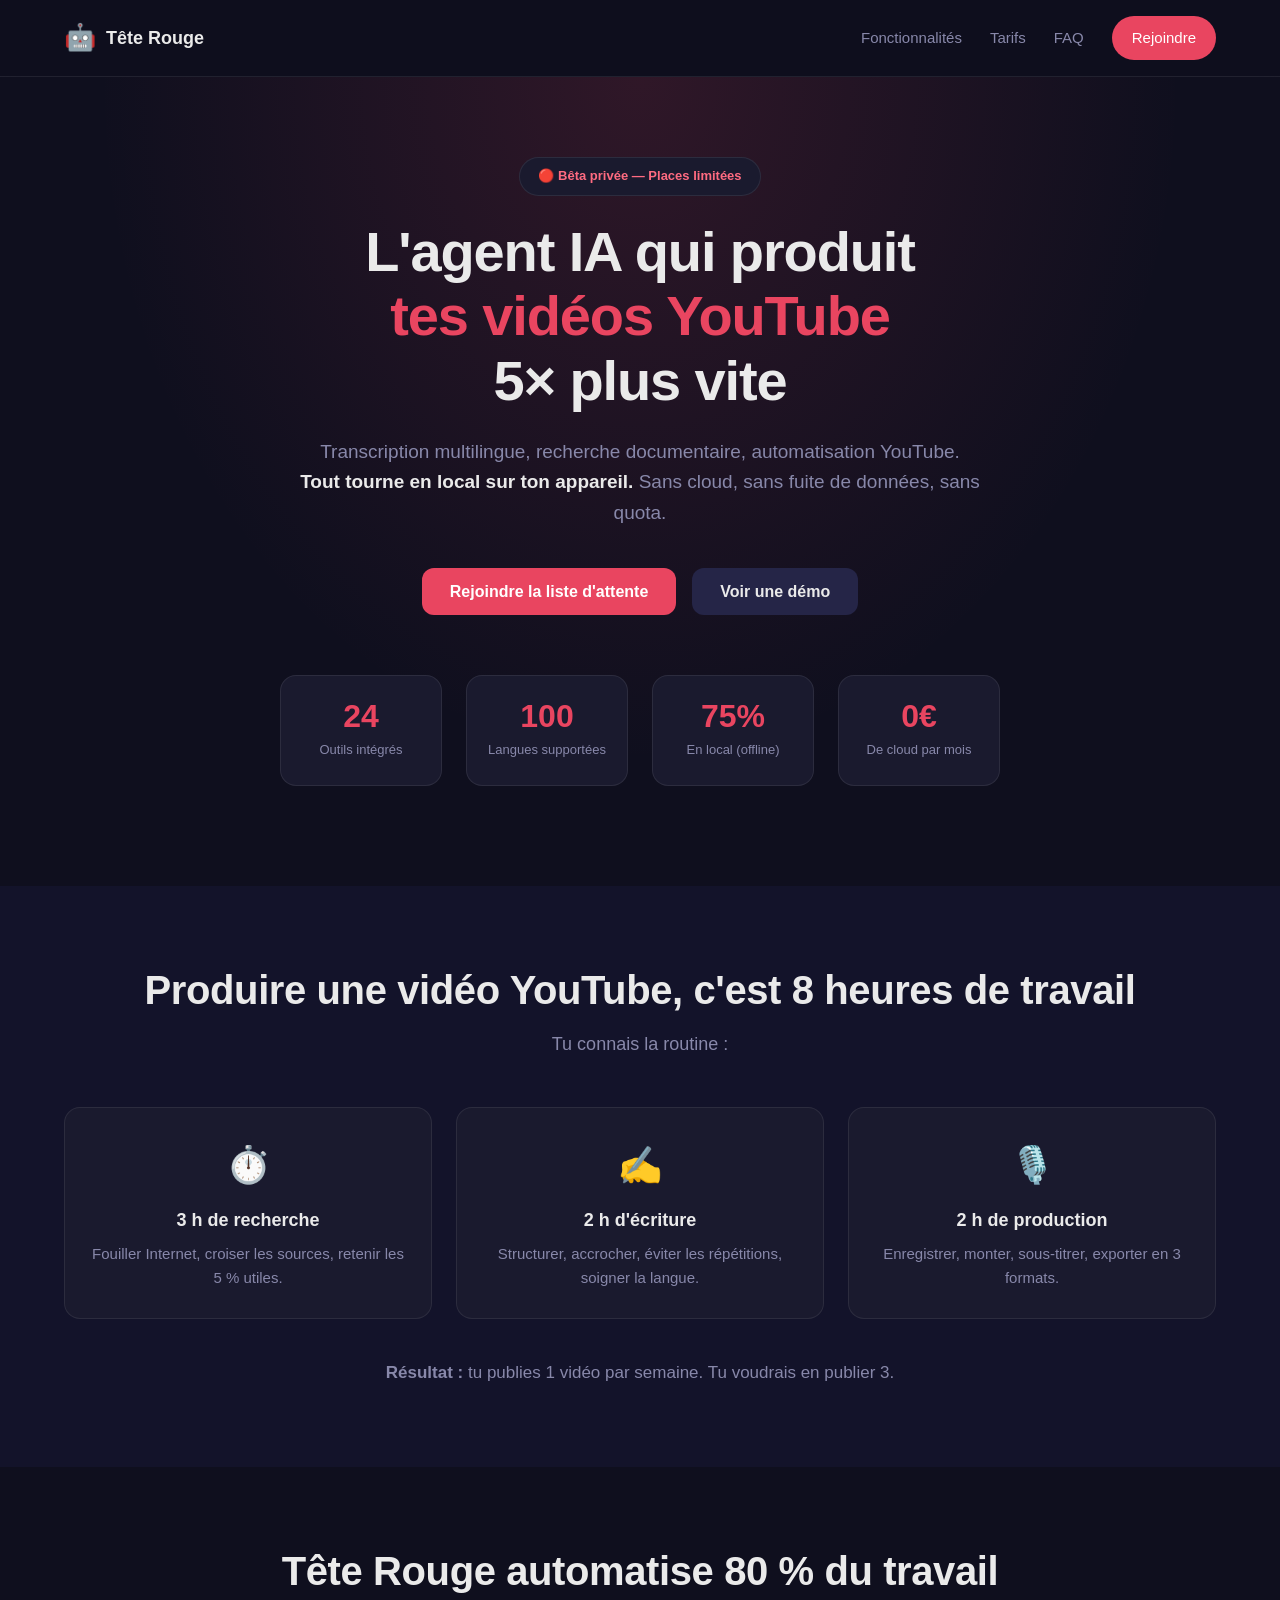
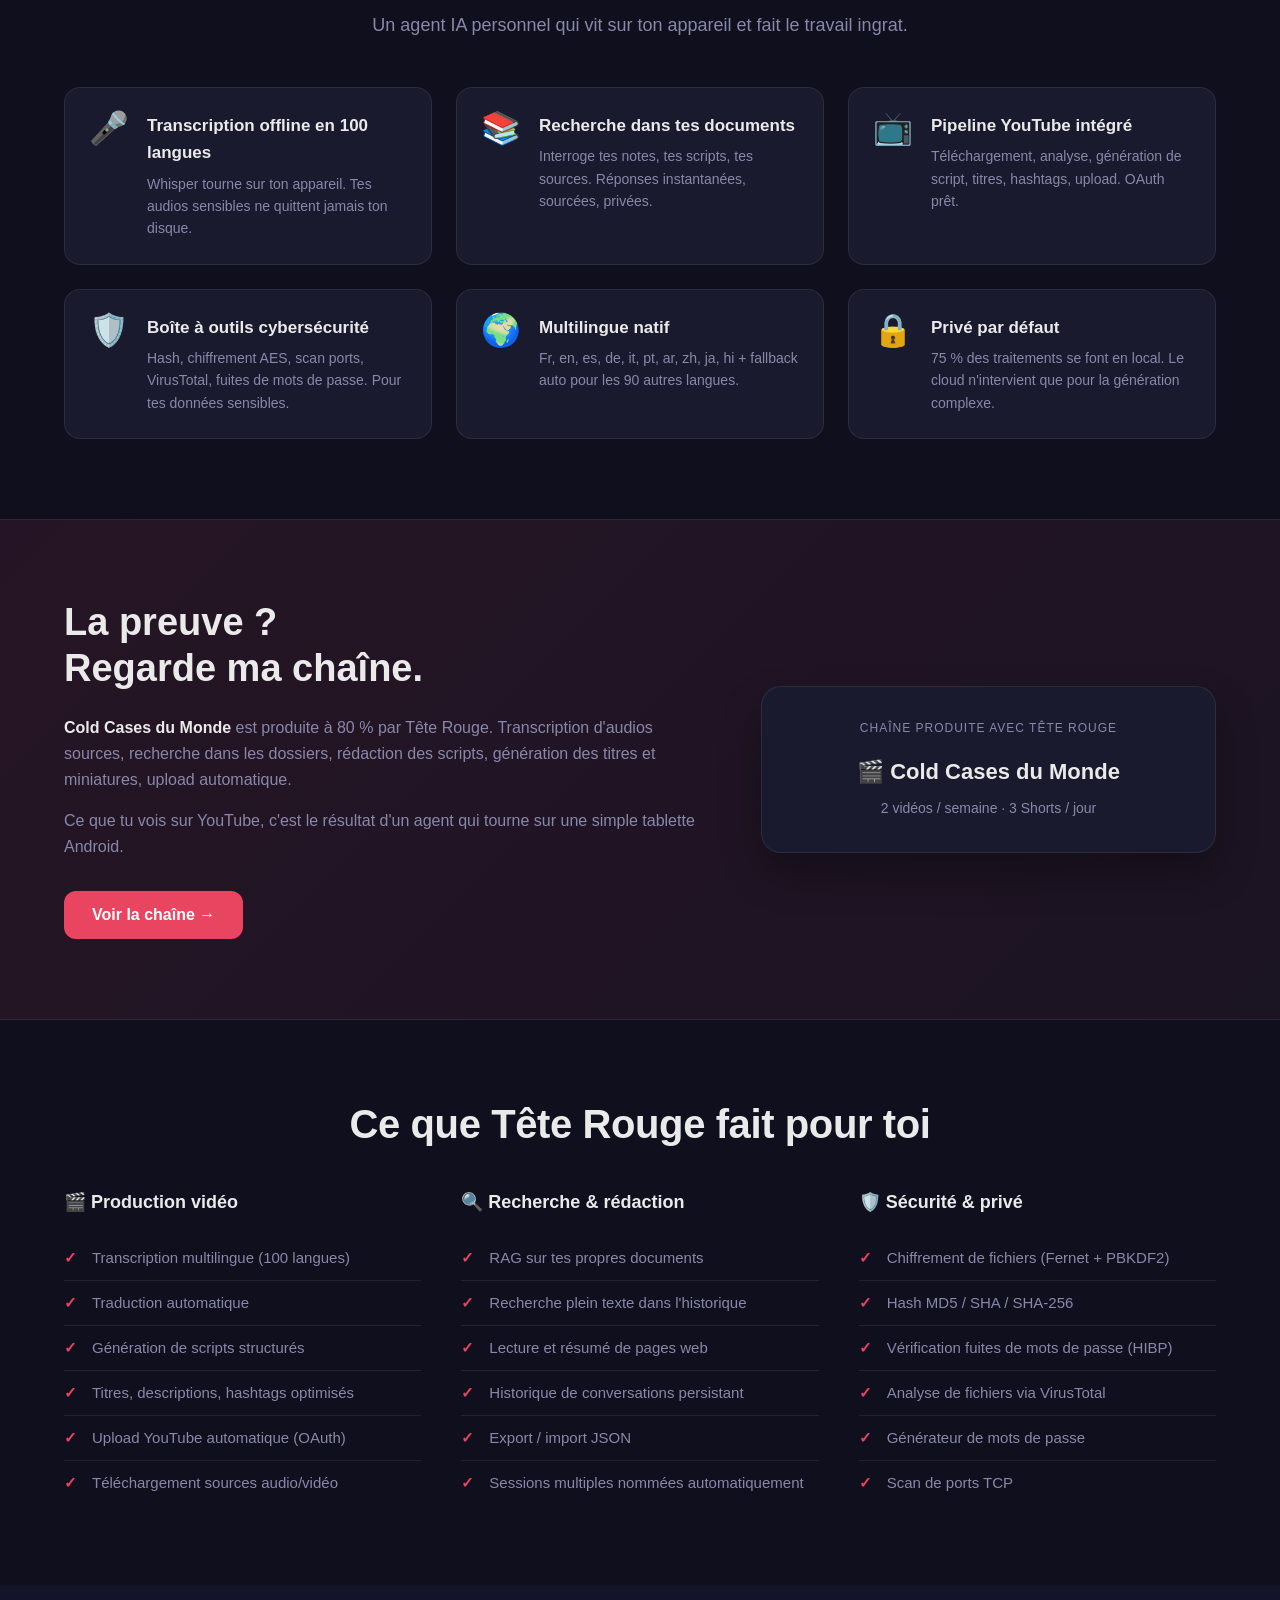
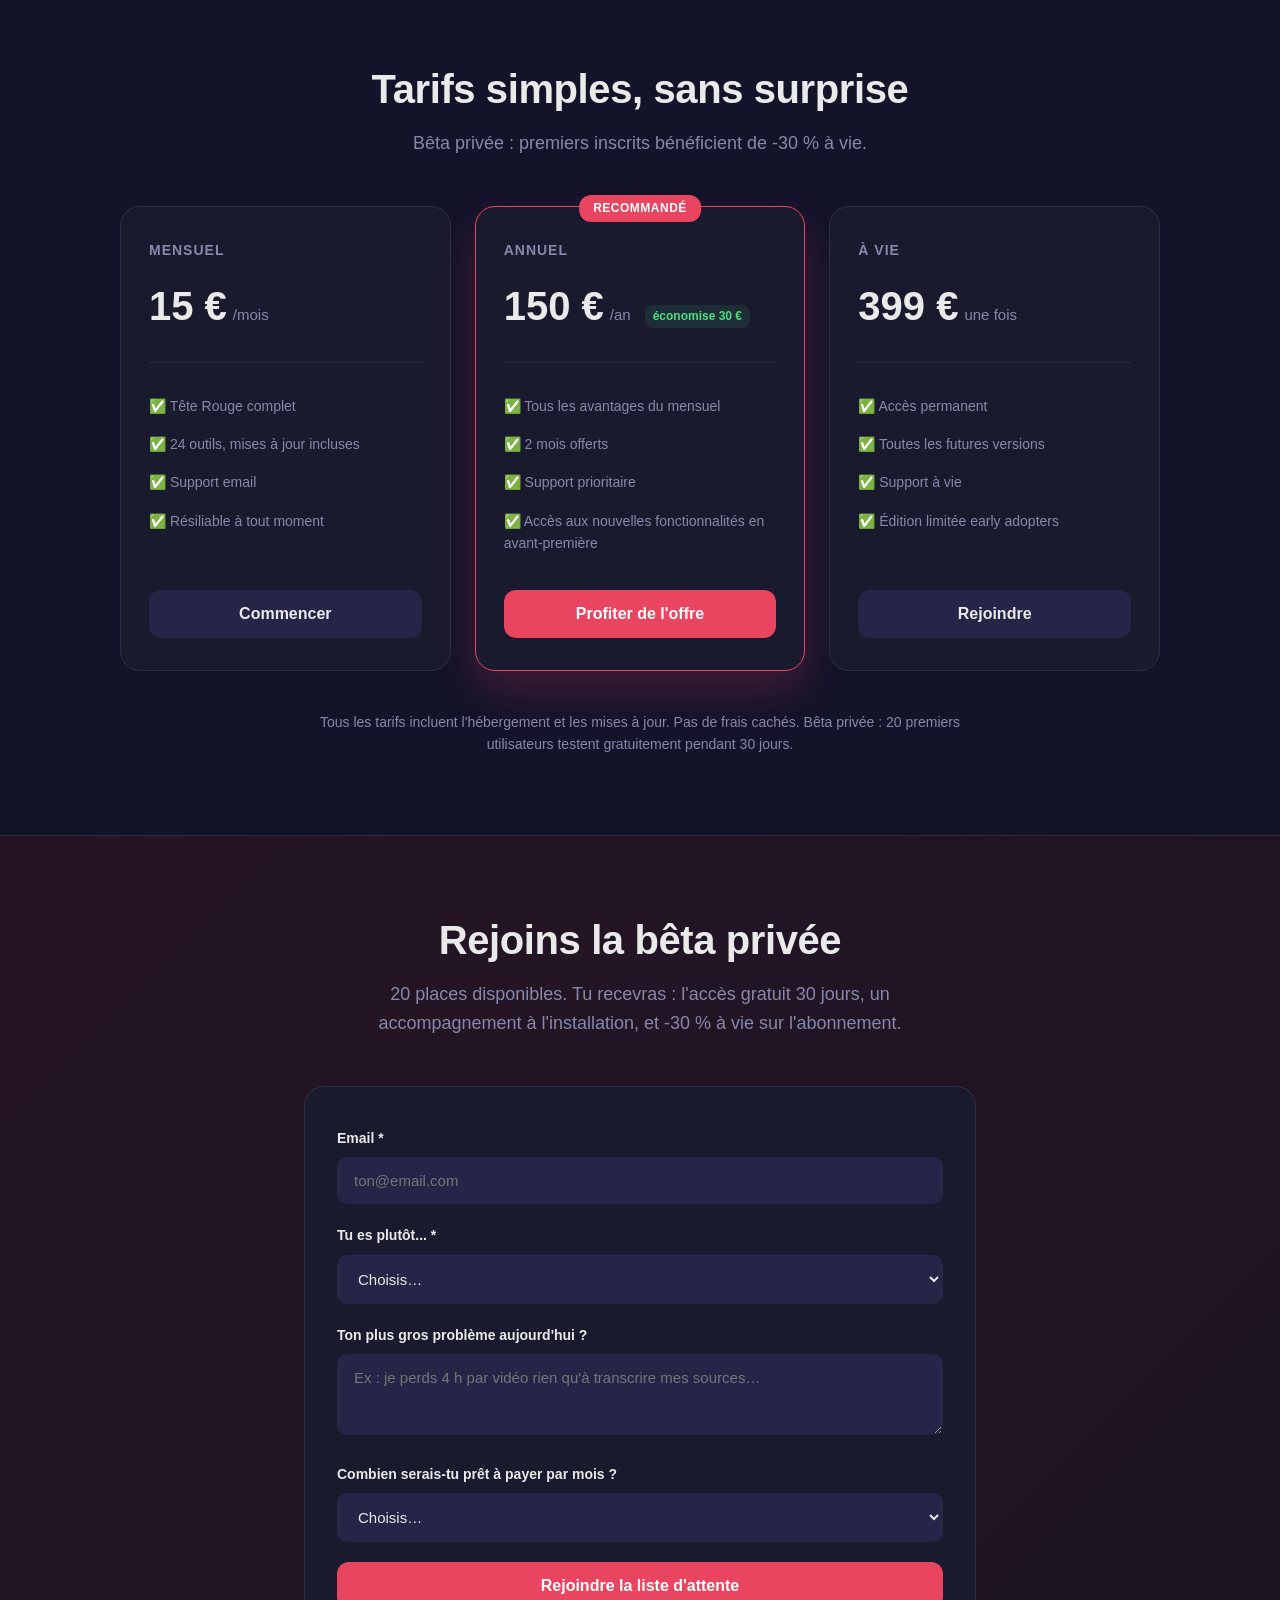
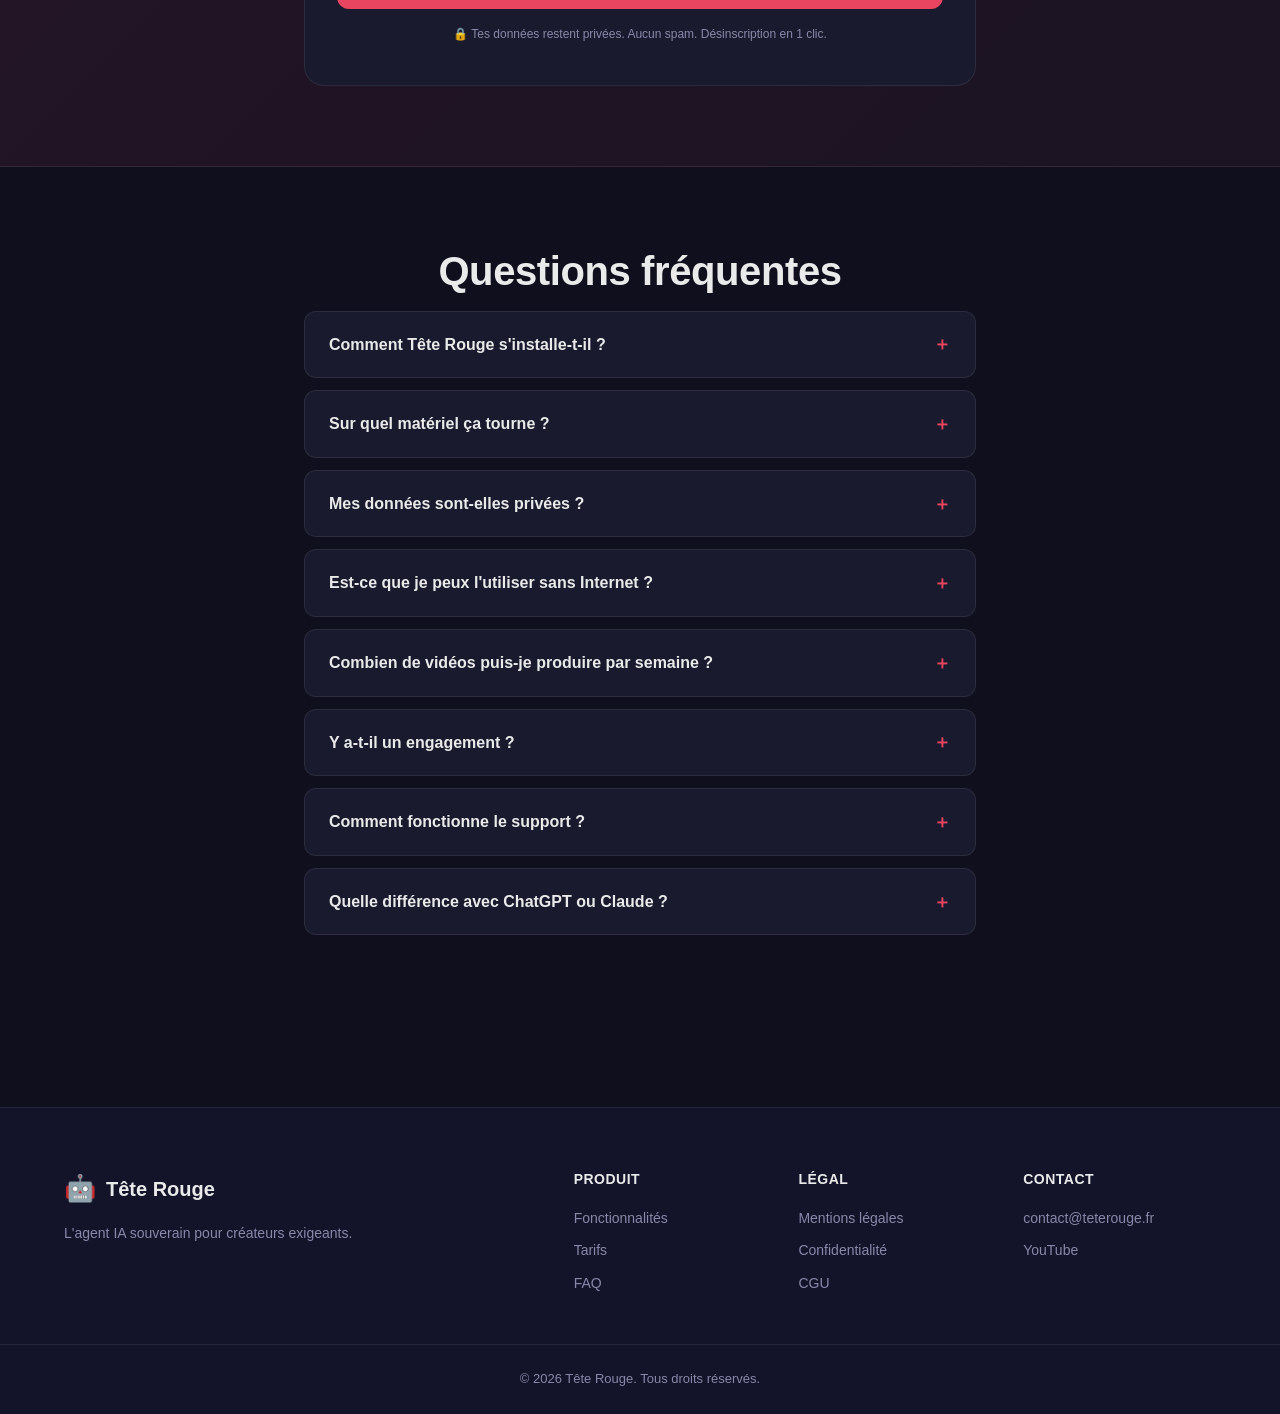
==== index.html @ 5d27fd01 "Initial commit : site vitrine Tete Rouge" ====
<!DOCTYPE html>
<html lang="fr">
<head>
<meta charset="UTF-8">
<meta name="viewport" content="width=device-width, initial-scale=1.0">
<title>Tête Rouge — L'agent IA qui produit tes vidéos YouTube 5× plus vite</title>
<meta name="description" content="Tête Rouge est un agent IA local qui tourne sur ta tablette Android : transcription multilingue, RAG, automatisation YouTube. Sans cloud, sans abonnement à vie.">

<!-- Open Graph -->
<meta property="og:title" content="Tête Rouge — L'agent IA des créateurs YouTube">
<meta property="og:description" content="Produis 3× plus de vidéos en local. Whisper offline, RAG privé, automatisation YouTube.">
<meta property="og:type" content="website">
<meta property="og:url" content="https://teterouge.fr">

<link rel="icon" href="data:image/svg+xml,<svg xmlns='http://www.w3.org/2000/svg' viewBox='0 0 100 100'><text y='.9em' font-size='90'>🤖</text></svg>">
<link rel="stylesheet" href="style.css">
</head>
<body>

<!-- Header -->
<header class="site-header">
  <div class="container header-inner">
    <a href="/" class="brand">
      <span class="brand-icon">🤖</span>
      <span class="brand-name">Tête Rouge</span>
    </a>
    <nav class="nav">
      <a href="#features">Fonctionnalités</a>
      <a href="#pricing">Tarifs</a>
      <a href="#faq">FAQ</a>
      <a href="#waitlist" class="nav-cta">Rejoindre</a>
    </nav>
  </div>
</header>

<!-- Hero -->
<section class="hero">
  <div class="container hero-inner">
    <div class="hero-badge">🔴 Bêta privée — Places limitées</div>
    <h1 class="hero-title">
      L'agent IA qui produit<br>
      <span class="highlight">tes vidéos YouTube</span><br>
      5× plus vite
    </h1>
    <p class="hero-subtitle">
      Transcription multilingue, recherche documentaire, automatisation YouTube.<br>
      <strong>Tout tourne en local sur ton appareil.</strong> Sans cloud, sans fuite de données, sans quota.
    </p>
    <div class="hero-ctas">
      <a href="#waitlist" class="btn btn-primary">Rejoindre la liste d'attente</a>
      <a href="#demo" class="btn btn-secondary">Voir une démo</a>
    </div>
    <div class="hero-stats">
      <div class="stat">
        <div class="stat-value">24</div>
        <div class="stat-label">Outils intégrés</div>
      </div>
      <div class="stat">
        <div class="stat-value">100</div>
        <div class="stat-label">Langues supportées</div>
      </div>
      <div class="stat">
        <div class="stat-value">75%</div>
        <div class="stat-label">En local (offline)</div>
      </div>
      <div class="stat">
        <div class="stat-value">0€</div>
        <div class="stat-label">De cloud par mois</div>
      </div>
    </div>
  </div>
</section>

<!-- Problème -->
<section class="section section-dark">
  <div class="container">
    <h2 class="section-title">Produire une vidéo YouTube, c'est 8 heures de travail</h2>
    <p class="section-subtitle">Tu connais la routine :</p>
    <div class="grid grid-3">
      <div class="card card-problem">
        <div class="card-icon">⏱️</div>
        <h3>3 h de recherche</h3>
        <p>Fouiller Internet, croiser les sources, retenir les 5 % utiles.</p>
      </div>
      <div class="card card-problem">
        <div class="card-icon">✍️</div>
        <h3>2 h d'écriture</h3>
        <p>Structurer, accrocher, éviter les répétitions, soigner la langue.</p>
      </div>
      <div class="card card-problem">
        <div class="card-icon">🎙️</div>
        <h3>2 h de production</h3>
        <p>Enregistrer, monter, sous-titrer, exporter en 3 formats.</p>
      </div>
    </div>
    <p class="section-footer">
      <strong>Résultat :</strong> tu publies 1 vidéo par semaine. Tu voudrais en publier 3.
    </p>
  </div>
</section>

<!-- Solution -->
<section class="section">
  <div class="container">
    <h2 class="section-title">Tête Rouge automatise 80 % du travail</h2>
    <p class="section-subtitle">Un agent IA personnel qui vit sur ton appareil et fait le travail ingrat.</p>

    <div class="grid grid-2">
      <div class="feature-row">
        <div class="feature-icon">🎤</div>
        <div>
          <h3>Transcription offline en 100 langues</h3>
          <p>Whisper tourne sur ton appareil. Tes audios sensibles ne quittent jamais ton disque.</p>
        </div>
      </div>
      <div class="feature-row">
        <div class="feature-icon">📚</div>
        <div>
          <h3>Recherche dans tes documents</h3>
          <p>Interroge tes notes, tes scripts, tes sources. Réponses instantanées, sourcées, privées.</p>
        </div>
      </div>
      <div class="feature-row">
        <div class="feature-icon">📺</div>
        <div>
          <h3>Pipeline YouTube intégré</h3>
          <p>Téléchargement, analyse, génération de script, titres, hashtags, upload. OAuth prêt.</p>
        </div>
      </div>
      <div class="feature-row">
        <div class="feature-icon">🛡️</div>
        <div>
          <h3>Boîte à outils cybersécurité</h3>
          <p>Hash, chiffrement AES, scan ports, VirusTotal, fuites de mots de passe. Pour tes données sensibles.</p>
        </div>
      </div>
      <div class="feature-row">
        <div class="feature-icon">🌍</div>
        <div>
          <h3>Multilingue natif</h3>
          <p>Fr, en, es, de, it, pt, ar, zh, ja, hi + fallback auto pour les 90 autres langues.</p>
        </div>
      </div>
      <div class="feature-row">
        <div class="feature-icon">🔒</div>
        <div>
          <h3>Privé par défaut</h3>
          <p>75 % des traitements se font en local. Le cloud n'intervient que pour la génération complexe.</p>
        </div>
      </div>
    </div>
  </div>
</section>

<!-- Preuve -->
<section class="section section-accent">
  <div class="container">
    <div class="proof-inner">
      <div class="proof-text">
        <h2>La preuve ?<br>Regarde ma chaîne.</h2>
        <p>
          <strong>Cold Cases du Monde</strong> est produite à 80 % par Tête Rouge.
          Transcription d'audios sources, recherche dans les dossiers, rédaction des scripts,
          génération des titres et miniatures, upload automatique.
        </p>
        <p>
          Ce que tu vois sur YouTube, c'est le résultat d'un agent qui tourne sur une simple tablette Android.
        </p>
        <a href="https://youtube.com/@coldcasesdumonde" class="btn btn-primary" target="_blank" rel="noopener">
          Voir la chaîne →
        </a>
      </div>
      <div class="proof-visual">
        <div class="proof-card">
          <div class="proof-label">Chaîne produite avec Tête Rouge</div>
          <div class="proof-name">🎬 Cold Cases du Monde</div>
          <div class="proof-meta">2 vidéos / semaine · 3 Shorts / jour</div>
        </div>
      </div>
    </div>
  </div>
</section>

<!-- Fonctionnalités détaillées -->
<section class="section" id="features">
  <div class="container">
    <h2 class="section-title">Ce que Tête Rouge fait pour toi</h2>
    <div class="features-list">
      <div class="features-col">
        <h3>🎬 Production vidéo</h3>
        <ul class="features-list-items">
          <li>Transcription multilingue (100 langues)</li>
          <li>Traduction automatique</li>
          <li>Génération de scripts structurés</li>
          <li>Titres, descriptions, hashtags optimisés</li>
          <li>Upload YouTube automatique (OAuth)</li>
          <li>Téléchargement sources audio/vidéo</li>
        </ul>
      </div>
      <div class="features-col">
        <h3>🔍 Recherche & rédaction</h3>
        <ul class="features-list-items">
          <li>RAG sur tes propres documents</li>
          <li>Recherche plein texte dans l'historique</li>
          <li>Lecture et résumé de pages web</li>
          <li>Historique de conversations persistant</li>
          <li>Export / import JSON</li>
          <li>Sessions multiples nommées automatiquement</li>
        </ul>
      </div>
      <div class="features-col">
        <h3>🛡️ Sécurité & privé</h3>
        <ul class="features-list-items">
          <li>Chiffrement de fichiers (Fernet + PBKDF2)</li>
          <li>Hash MD5 / SHA / SHA-256</li>
          <li>Vérification fuites de mots de passe (HIBP)</li>
          <li>Analyse de fichiers via VirusTotal</li>
          <li>Générateur de mots de passe</li>
          <li>Scan de ports TCP</li>
        </ul>
      </div>
    </div>
  </div>
</section>

<!-- Prix -->
<section class="section section-dark" id="pricing">
  <div class="container">
    <h2 class="section-title">Tarifs simples, sans surprise</h2>
    <p class="section-subtitle">Bêta privée : premiers inscrits bénéficient de -30 % à vie.</p>

    <div class="pricing-grid">
      <div class="pricing-card">
        <div class="pricing-name">Mensuel</div>
        <div class="pricing-price"><span class="price-value">15 €</span><span class="price-period">/mois</span></div>
        <ul class="pricing-features">
          <li>✅ Tête Rouge complet</li>
          <li>✅ 24 outils, mises à jour incluses</li>
          <li>✅ Support email</li>
          <li>✅ Résiliable à tout moment</li>
        </ul>
        <a href="#waitlist" class="btn btn-secondary btn-block">Commencer</a>
      </div>

      <div class="pricing-card pricing-featured">
        <div class="pricing-badge">Recommandé</div>
        <div class="pricing-name">Annuel</div>
        <div class="pricing-price">
          <span class="price-value">150 €</span>
          <span class="price-period">/an</span>
          <span class="price-saving">économise 30 €</span>
        </div>
        <ul class="pricing-features">
          <li>✅ Tous les avantages du mensuel</li>
          <li>✅ 2 mois offerts</li>
          <li>✅ Support prioritaire</li>
          <li>✅ Accès aux nouvelles fonctionnalités en avant-première</li>
        </ul>
        <a href="#waitlist" class="btn btn-primary btn-block">Profiter de l'offre</a>
      </div>

      <div class="pricing-card">
        <div class="pricing-name">À vie</div>
        <div class="pricing-price"><span class="price-value">399 €</span><span class="price-period">une fois</span></div>
        <ul class="pricing-features">
          <li>✅ Accès permanent</li>
          <li>✅ Toutes les futures versions</li>
          <li>✅ Support à vie</li>
          <li>✅ Édition limitée early adopters</li>
        </ul>
        <a href="#waitlist" class="btn btn-secondary btn-block">Rejoindre</a>
      </div>
    </div>

    <p class="pricing-note">
      Tous les tarifs incluent l'hébergement et les mises à jour. Pas de frais cachés.
      Bêta privée : 20 premiers utilisateurs testent gratuitement pendant 30 jours.
    </p>
  </div>
</section>

<!-- Waitlist -->
<section class="section section-accent" id="waitlist">
  <div class="container container-narrow">
    <h2 class="section-title">Rejoins la bêta privée</h2>
    <p class="section-subtitle">
      20 places disponibles. Tu recevras :
      l'accès gratuit 30 jours, un accompagnement à l'installation, et -30 % à vie sur l'abonnement.
    </p>

    <form class="waitlist-form" id="waitlist-form">
      <div class="form-row">
        <label for="email">Email *</label>
        <input type="email" id="email" name="email" required placeholder="ton@email.com">
      </div>

      <div class="form-row">
        <label for="profil">Tu es plutôt... *</label>
        <select id="profil" name="profil" required>
          <option value="">Choisis…</option>
          <option value="createur">Créateur YouTube / vidéaste</option>
          <option value="particulier">Particulier curieux de l'IA</option>
          <option value="pme">PME / indépendant</option>
          <option value="autre">Autre</option>
        </select>
      </div>

      <div class="form-row">
        <label for="probleme">Ton plus gros problème aujourd'hui ?</label>
        <textarea id="probleme" name="probleme" rows="3" placeholder="Ex : je perds 4 h par vidéo rien qu'à transcrire mes sources…"></textarea>
      </div>

      <div class="form-row">
        <label for="prix">Combien serais-tu prêt à payer par mois ?</label>
        <select id="prix" name="prix">
          <option value="">Choisis…</option>
          <option value="0">0 € — pas prêt à payer</option>
          <option value="5-10">5 à 10 €</option>
          <option value="10-20">10 à 20 €</option>
          <option value="20-30">20 à 30 €</option>
          <option value="30+">Plus de 30 €</option>
        </select>
      </div>

      <button type="submit" class="btn btn-primary btn-block">Rejoindre la liste d'attente</button>
      <p class="form-note">🔒 Tes données restent privées. Aucun spam. Désinscription en 1 clic.</p>
      <div class="form-success" id="form-success" style="display:none">
        ✅ Merci ! Tu recevras bientôt ton invitation.
      </div>
    </form>
  </div>
</section>

<!-- FAQ -->
<section class="section" id="faq">
  <div class="container container-narrow">
    <h2 class="section-title">Questions fréquentes</h2>

    <details class="faq-item">
      <summary>Comment Tête Rouge s'installe-t-il ?</summary>
      <p>Un script d'installation automatique configure tout en 15 minutes. Tu as juste besoin de renseigner ta clé API et de suivre les instructions. Aucune ligne de code à écrire.</p>
    </details>

    <details class="faq-item">
      <summary>Sur quel matériel ça tourne ?</summary>
      <p>N'importe quelle tablette ou téléphone Android récent (Android 10+), avec au minimum 4 Go de RAM. Testé sur Oukitel RT8 (6 Go). Un PC Windows/Mac/Linux est aussi possible.</p>
    </details>

    <details class="faq-item">
      <summary>Mes données sont-elles privées ?</summary>
      <p>Oui. 75 % des traitements se font en local sur ton appareil. La transcription, la recherche documentaire, le chiffrement et l'analyse de fichiers ne sortent jamais de chez toi. Seule la génération de texte complexe utilise une API cloud (optionnelle).</p>
    </details>

    <details class="faq-item">
      <summary>Est-ce que je peux l'utiliser sans Internet ?</summary>
      <p>Partiellement. Le RAG, la transcription, la classification, le chiffrement et la recherche fonctionnent 100 % hors ligne. La génération de texte avancée nécessite Internet.</p>
    </details>

    <details class="faq-item">
      <summary>Combien de vidéos puis-je produire par semaine ?</summary>
      <p>Utilisateurs réguliers : 2 à 5 vidéos longues et 5 à 15 Shorts par semaine. Tout dépend de ton temps d'écriture et de montage — Tête Rouge fait le reste.</p>
    </details>

    <details class="faq-item">
      <summary>Y a-t-il un engagement ?</summary>
      <p>Non. L'abonnement est résiliable à tout moment. L'offre à vie est un paiement unique. Bêta privée : 30 jours gratuits, sans carte bancaire.</p>
    </details>

    <details class="faq-item">
      <summary>Comment fonctionne le support ?</summary>
      <p>Email pour tous les abonnés. Support prioritaire (réponse sous 24 h) pour les abonnés annuels et à vie.</p>
    </details>

    <details class="faq-item">
      <summary>Quelle différence avec ChatGPT ou Claude ?</summary>
      <p>ChatGPT ne connaît pas tes documents, ne transcrit pas tes audios, ne pilote pas ta chaîne YouTube. Tête Rouge, si. Et il tourne sur ton matériel, donc tes données sensibles ne partent jamais dans le cloud.</p>
    </details>
  </div>
</section>

<!-- Footer -->
<footer class="site-footer">
  <div class="container footer-inner">
    <div class="footer-brand">
      <div class="brand">
        <span class="brand-icon">🤖</span>
        <span class="brand-name">Tête Rouge</span>
      </div>
      <p class="footer-tagline">L'agent IA souverain pour créateurs exigeants.</p>
    </div>
    <div class="footer-links">
      <div class="footer-col">
        <h4>Produit</h4>
        <a href="#features">Fonctionnalités</a>
        <a href="#pricing">Tarifs</a>
        <a href="#faq">FAQ</a>
      </div>
      <div class="footer-col">
        <h4>Légal</h4>
        <a href="/mentions-legales.html">Mentions légales</a>
        <a href="/confidentialite.html">Confidentialité</a>
        <a href="/cgu.html">CGU</a>
      </div>
      <div class="footer-col">
        <h4>Contact</h4>
        <a href="mailto:contact@teterouge.fr">contact@teterouge.fr</a>
        <a href="https://youtube.com/@teterouge" target="_blank" rel="noopener">YouTube</a>
      </div>
    </div>
  </div>
  <div class="footer-bottom">
    <div class="container">
      © 2026 Tête Rouge. Tous droits réservés.
    </div>
  </div>
</footer>

<script src="app.js"></script>
</body>
</html>
---- style.css ----
/* --- Reset & base --- */
*, *::before, *::after { margin: 0; padding: 0; box-sizing: border-box; }

:root {
  --bg: #0f0f1e;
  --bg-2: #13132a;
  --surface: #1a1a2e;
  --surface-2: #252547;
  --accent: #e94560;
  --accent-2: #ff6b81;
  --text: #eaeaea;
  --text-muted: #8888aa;
  --border: rgba(255,255,255,0.08);
  --success: #4ade80;
}

html { scroll-behavior: smooth; }

body {
  font-family: -apple-system, BlinkMacSystemFont, 'Segoe UI', Roboto, 'Helvetica Neue', sans-serif;
  background: var(--bg);
  color: var(--text);
  line-height: 1.6;
  font-size: 16px;
  -webkit-font-smoothing: antialiased;
}

a { color: var(--accent); text-decoration: none; transition: color 0.2s; }
a:hover { color: var(--accent-2); }
img { max-width: 100%; height: auto; display: block; }

/* --- Container --- */
.container {
  max-width: 1200px;
  margin: 0 auto;
  padding: 0 24px;
}
.container-narrow { max-width: 720px; }

/* --- Header --- */
.site-header {
  position: sticky;
  top: 0;
  background: rgba(15, 15, 30, 0.85);
  backdrop-filter: blur(12px);
  -webkit-backdrop-filter: blur(12px);
  border-bottom: 1px solid var(--border);
  z-index: 100;
  padding: 16px 0;
}
.header-inner {
  display: flex;
  justify-content: space-between;
  align-items: center;
}
.brand {
  display: flex;
  align-items: center;
  gap: 10px;
  color: var(--text);
  font-weight: 600;
  font-size: 18px;
}
.brand:hover { color: var(--text); }
.brand-icon { font-size: 26px; }
.nav {
  display: flex;
  gap: 28px;
  align-items: center;
}
.nav a {
  color: var(--text-muted);
  font-size: 15px;
  font-weight: 500;
}
.nav a:hover { color: var(--text); }
.nav-cta {
  background: var(--accent);
  color: white !important;
  padding: 10px 20px;
  border-radius: 24px;
  font-weight: 600;
  transition: background 0.2s, transform 0.1s;
}
.nav-cta:hover { background: var(--accent-2); transform: scale(1.02); }

@media (max-width: 720px) {
  .nav a:not(.nav-cta) { display: none; }
}

/* --- Hero --- */
.hero {
  padding: 80px 0 100px;
  background: radial-gradient(ellipse at top, rgba(233, 69, 96, 0.15), transparent 60%);
  text-align: center;
}
.hero-badge {
  display: inline-block;
  background: var(--surface);
  color: var(--accent-2);
  padding: 8px 18px;
  border-radius: 24px;
  font-size: 13px;
  font-weight: 600;
  margin-bottom: 24px;
  border: 1px solid var(--border);
}
.hero-title {
  font-size: clamp(32px, 5vw, 56px);
  font-weight: 800;
  line-height: 1.15;
  letter-spacing: -0.02em;
  margin-bottom: 24px;
}
.hero-title .highlight { color: var(--accent); }
.hero-subtitle {
  font-size: clamp(16px, 2vw, 19px);
  color: var(--text-muted);
  max-width: 680px;
  margin: 0 auto 40px;
}
.hero-subtitle strong { color: var(--text); }
.hero-ctas {
  display: flex;
  gap: 16px;
  justify-content: center;
  flex-wrap: wrap;
  margin-bottom: 60px;
}
.hero-stats {
  display: grid;
  grid-template-columns: repeat(auto-fit, minmax(140px, 1fr));
  gap: 24px;
  max-width: 720px;
  margin: 0 auto;
}
.stat {
  background: var(--surface);
  border: 1px solid var(--border);
  border-radius: 16px;
  padding: 24px 16px;
}
.stat-value {
  font-size: 32px;
  font-weight: 800;
  color: var(--accent);
  line-height: 1;
  margin-bottom: 8px;
}
.stat-label {
  font-size: 13px;
  color: var(--text-muted);
}

/* --- Buttons --- */
.btn {
  display: inline-block;
  padding: 14px 28px;
  border-radius: 12px;
  font-size: 16px;
  font-weight: 600;
  text-align: center;
  cursor: pointer;
  border: none;
  transition: all 0.2s;
  text-decoration: none;
  line-height: 1.2;
}
.btn-primary {
  background: var(--accent);
  color: white;
}
.btn-primary:hover { background: var(--accent-2); transform: translateY(-2px); color: white; }
.btn-secondary {
  background: var(--surface-2);
  color: var(--text);
}
.btn-secondary:hover { background: var(--surface); transform: translateY(-2px); }
.btn-block { display: block; width: 100%; }

/* --- Sections --- */
.section {
  padding: 80px 0;
}
.section-dark { background: var(--bg-2); }
.section-accent {
  background: linear-gradient(135deg, rgba(233, 69, 96, 0.1), rgba(255, 107, 129, 0.05));
  border-top: 1px solid var(--border);
  border-bottom: 1px solid var(--border);
}
.section-title {
  font-size: clamp(26px, 3.5vw, 40px);
  font-weight: 800;
  text-align: center;
  line-height: 1.2;
  letter-spacing: -0.01em;
  margin-bottom: 16px;
}
.section-subtitle {
  font-size: 18px;
  color: var(--text-muted);
  text-align: center;
  max-width: 640px;
  margin: 0 auto 48px;
}
.section-footer {
  text-align: center;
  margin-top: 40px;
  font-size: 17px;
  color: var(--text-muted);
}

/* --- Grids --- */
.grid { display: grid; gap: 24px; }
.grid-2 { grid-template-columns: repeat(auto-fit, minmax(300px, 1fr)); }
.grid-3 { grid-template-columns: repeat(auto-fit, minmax(260px, 1fr)); }

/* --- Cards --- */
.card {
  background: var(--surface);
  border: 1px solid var(--border);
  border-radius: 16px;
  padding: 28px 24px;
  transition: border-color 0.2s, transform 0.2s;
}
.card:hover { border-color: var(--accent); transform: translateY(-2px); }
.card-icon {
  font-size: 36px;
  margin-bottom: 12px;
}
.card h3 {
  font-size: 18px;
  font-weight: 700;
  margin-bottom: 8px;
}
.card p { color: var(--text-muted); font-size: 15px; }
.card-problem { text-align: center; }

/* --- Feature rows (solution) --- */
.feature-row {
  display: flex;
  gap: 18px;
  background: var(--surface);
  border: 1px solid var(--border);
  border-radius: 16px;
  padding: 24px;
  transition: border-color 0.2s;
}
.feature-row:hover { border-color: var(--accent); }
.feature-icon {
  font-size: 32px;
  flex-shrink: 0;
  line-height: 1;
}
.feature-row h3 {
  font-size: 17px;
  font-weight: 700;
  margin-bottom: 6px;
}
.feature-row p { color: var(--text-muted); font-size: 14px; }

/* --- Proof --- */
.proof-inner {
  display: grid;
  grid-template-columns: 1.4fr 1fr;
  gap: 60px;
  align-items: center;
}
.proof-text h2 {
  font-size: clamp(26px, 3vw, 38px);
  font-weight: 800;
  line-height: 1.2;
  margin-bottom: 24px;
}
.proof-text p {
  color: var(--text-muted);
  font-size: 16px;
  margin-bottom: 16px;
}
.proof-text p strong { color: var(--text); }
.proof-text .btn { margin-top: 16px; }
.proof-card {
  background: var(--surface);
  border: 1px solid var(--border);
  border-radius: 20px;
  padding: 32px 24px;
  text-align: center;
  box-shadow: 0 20px 40px rgba(0,0,0,0.3);
}
.proof-label {
  font-size: 12px;
  color: var(--text-muted);
  text-transform: uppercase;
  letter-spacing: 1px;
  margin-bottom: 16px;
}
.proof-name {
  font-size: 22px;
  font-weight: 700;
  margin-bottom: 8px;
}
.proof-meta {
  font-size: 14px;
  color: var(--text-muted);
}
@media (max-width: 820px) {
  .proof-inner { grid-template-columns: 1fr; gap: 40px; }
}

/* --- Features list --- */
.features-list {
  display: grid;
  grid-template-columns: repeat(auto-fit, minmax(280px, 1fr));
  gap: 40px;
  margin-top: 40px;
}
.features-col h3 {
  font-size: 18px;
  font-weight: 700;
  margin-bottom: 20px;
}
.features-list-items {
  list-style: none;
}
.features-list-items li {
  padding: 10px 0;
  padding-left: 28px;
  position: relative;
  color: var(--text-muted);
  font-size: 15px;
  border-bottom: 1px solid var(--border);
}
.features-list-items li:last-child { border-bottom: none; }
.features-list-items li::before {
  content: '✓';
  position: absolute;
  left: 0;
  color: var(--accent);
  font-weight: 700;
}

/* --- Pricing --- */
.pricing-grid {
  display: grid;
  grid-template-columns: repeat(auto-fit, minmax(280px, 1fr));
  gap: 24px;
  max-width: 1040px;
  margin: 0 auto;
  align-items: stretch;
}
.pricing-card {
  background: var(--surface);
  border: 1px solid var(--border);
  border-radius: 20px;
  padding: 32px 28px;
  display: flex;
  flex-direction: column;
  position: relative;
  transition: transform 0.2s;
}
.pricing-card:hover { transform: translateY(-4px); }
.pricing-featured {
  border-color: var(--accent);
  box-shadow: 0 20px 40px rgba(233, 69, 96, 0.2);
  transform: scale(1.03);
}
.pricing-featured:hover { transform: scale(1.03) translateY(-4px); }
.pricing-badge {
  position: absolute;
  top: -12px;
  left: 50%;
  transform: translateX(-50%);
  background: var(--accent);
  color: white;
  font-size: 12px;
  font-weight: 700;
  padding: 4px 14px;
  border-radius: 12px;
  text-transform: uppercase;
  letter-spacing: 0.5px;
}
.pricing-name {
  font-size: 14px;
  font-weight: 600;
  color: var(--text-muted);
  text-transform: uppercase;
  letter-spacing: 1px;
  margin-bottom: 12px;
}
.pricing-price {
  display: flex;
  align-items: baseline;
  gap: 6px;
  flex-wrap: wrap;
  margin-bottom: 24px;
  padding-bottom: 24px;
  border-bottom: 1px solid var(--border);
}
.price-value {
  font-size: 40px;
  font-weight: 800;
  color: var(--text);
}
.price-period {
  font-size: 15px;
  color: var(--text-muted);
}
.price-saving {
  font-size: 12px;
  color: var(--success);
  background: rgba(74, 222, 128, 0.1);
  padding: 2px 8px;
  border-radius: 8px;
  font-weight: 600;
  margin-left: 8px;
}
.pricing-features {
  list-style: none;
  margin-bottom: 28px;
  flex: 1;
}
.pricing-features li {
  padding: 8px 0;
  color: var(--text-muted);
  font-size: 14px;
}
.pricing-note {
  text-align: center;
  margin-top: 40px;
  color: var(--text-muted);
  font-size: 14px;
  max-width: 640px;
  margin-left: auto;
  margin-right: auto;
}

/* --- Waitlist form --- */
.waitlist-form {
  background: var(--surface);
  border: 1px solid var(--border);
  border-radius: 20px;
  padding: 40px 32px;
  margin-top: 24px;
}
.form-row {
  margin-bottom: 20px;
}
.form-row label {
  display: block;
  font-size: 14px;
  font-weight: 600;
  margin-bottom: 8px;
  color: var(--text);
}
.form-row input,
.form-row select,
.form-row textarea {
  width: 100%;
  background: var(--surface-2);
  border: 1px solid transparent;
  color: var(--text);
  padding: 14px 16px;
  border-radius: 10px;
  font-size: 15px;
  font-family: inherit;
  outline: none;
  transition: border-color 0.2s;
}
.form-row input:focus,
.form-row select:focus,
.form-row textarea:focus {
  border-color: var(--accent);
}
.form-row textarea { resize: vertical; min-height: 80px; }
.form-note {
  font-size: 12px;
  color: var(--text-muted);
  text-align: center;
  margin-top: 16px;
}
.form-success {
  background: rgba(74, 222, 128, 0.1);
  border: 1px solid var(--success);
  color: var(--success);
  padding: 16px;
  border-radius: 10px;
  text-align: center;
  font-weight: 600;
  margin-top: 16px;
}
@media (max-width: 600px) {
  .waitlist-form { padding: 28px 20px; }
}

/* --- FAQ --- */
.faq-item {
  background: var(--surface);
  border: 1px solid var(--border);
  border-radius: 12px;
  margin-bottom: 12px;
  overflow: hidden;
  transition: border-color 0.2s;
}
.faq-item[open] { border-color: var(--accent); }
.faq-item summary {
  padding: 20px 24px;
  font-weight: 600;
  cursor: pointer;
  list-style: none;
  position: relative;
  padding-right: 50px;
  transition: background 0.2s;
}
.faq-item summary::-webkit-details-marker { display: none; }
.faq-item summary:hover { background: var(--surface-2); }
.faq-item summary::after {
  content: '＋';
  position: absolute;
  right: 24px;
  top: 50%;
  transform: translateY(-50%);
  font-size: 18px;
  color: var(--accent);
  transition: transform 0.2s;
}
.faq-item[open] summary::after {
  content: '－';
}
.faq-item p {
  padding: 0 24px 20px;
  color: var(--text-muted);
  font-size: 15px;
  line-height: 1.7;
}

/* --- Footer --- */
.site-footer {
  background: var(--bg-2);
  border-top: 1px solid var(--border);
  padding: 60px 0 24px;
  margin-top: 80px;
}
.footer-inner {
  display: grid;
  grid-template-columns: 1.4fr 2fr;
  gap: 60px;
  margin-bottom: 40px;
}
.footer-brand .brand {
  margin-bottom: 12px;
  font-size: 20px;
}
.footer-tagline {
  color: var(--text-muted);
  font-size: 14px;
  max-width: 320px;
}
.footer-links {
  display: grid;
  grid-template-columns: repeat(3, 1fr);
  gap: 32px;
}
.footer-col h4 {
  font-size: 14px;
  font-weight: 700;
  margin-bottom: 16px;
  color: var(--text);
  text-transform: uppercase;
  letter-spacing: 0.5px;
}
.footer-col a {
  display: block;
  color: var(--text-muted);
  font-size: 14px;
  margin-bottom: 10px;
}
.footer-col a:hover { color: var(--accent); }
.footer-bottom {
  border-top: 1px solid var(--border);
  padding-top: 24px;
  text-align: center;
  font-size: 13px;
  color: var(--text-muted);
}
@media (max-width: 820px) {
  .footer-inner { grid-template-columns: 1fr; gap: 40px; }
  .footer-links { grid-template-columns: repeat(2, 1fr); }
}
@media (max-width: 500px) {
  .footer-links { grid-template-columns: 1fr; }
}

/* --- Animations d'apparition --- */
.fade-in {
  opacity: 0;
  transform: translateY(24px);
  transition: opacity 0.6s ease-out, transform 0.6s ease-out;
}
.fade-in.visible {
  opacity: 1;
  transform: translateY(0);
}

/* Header transition */
.site-header {
  transition: transform 0.3s ease;
}

/* --- Pages légales --- */
.legal-page {
  padding: 60px 0 80px;
}
.legal-page h1 {
  font-size: clamp(28px, 4vw, 40px);
  font-weight: 800;
  margin-bottom: 12px;
  letter-spacing: -0.01em;
}
.legal-page .legal-date {
  color: var(--text-muted);
  font-size: 14px;
  margin-bottom: 40px;
  padding-bottom: 24px;
  border-bottom: 1px solid var(--border);
}
.legal-page .legal-intro {
  font-size: 17px;
  color: var(--text);
  margin-bottom: 32px;
  padding: 20px;
  background: var(--surface);
  border-left: 3px solid var(--accent);
  border-radius: 8px;
  line-height: 1.7;
}
.legal-page h2 {
  font-size: 20px;
  font-weight: 700;
  margin-top: 40px;
  margin-bottom: 16px;
  color: var(--text);
}
.legal-page h3 {
  font-size: 17px;
  font-weight: 600;
  margin-top: 24px;
  margin-bottom: 12px;
  color: var(--text);
}
.legal-page p {
  color: var(--text-muted);
  margin-bottom: 16px;
  line-height: 1.75;
  font-size: 15px;
}
.legal-page p strong { color: var(--text); }
.legal-page ul {
  margin: 16px 0;
  padding-left: 24px;
}
.legal-page li {
  color: var(--text-muted);
  margin-bottom: 10px;
  line-height: 1.7;
  font-size: 15px;
}
.legal-page a {
  color: var(--accent);
  text-decoration: underline;
}
.legal-page a:hover {
  color: var(--accent-2);
}
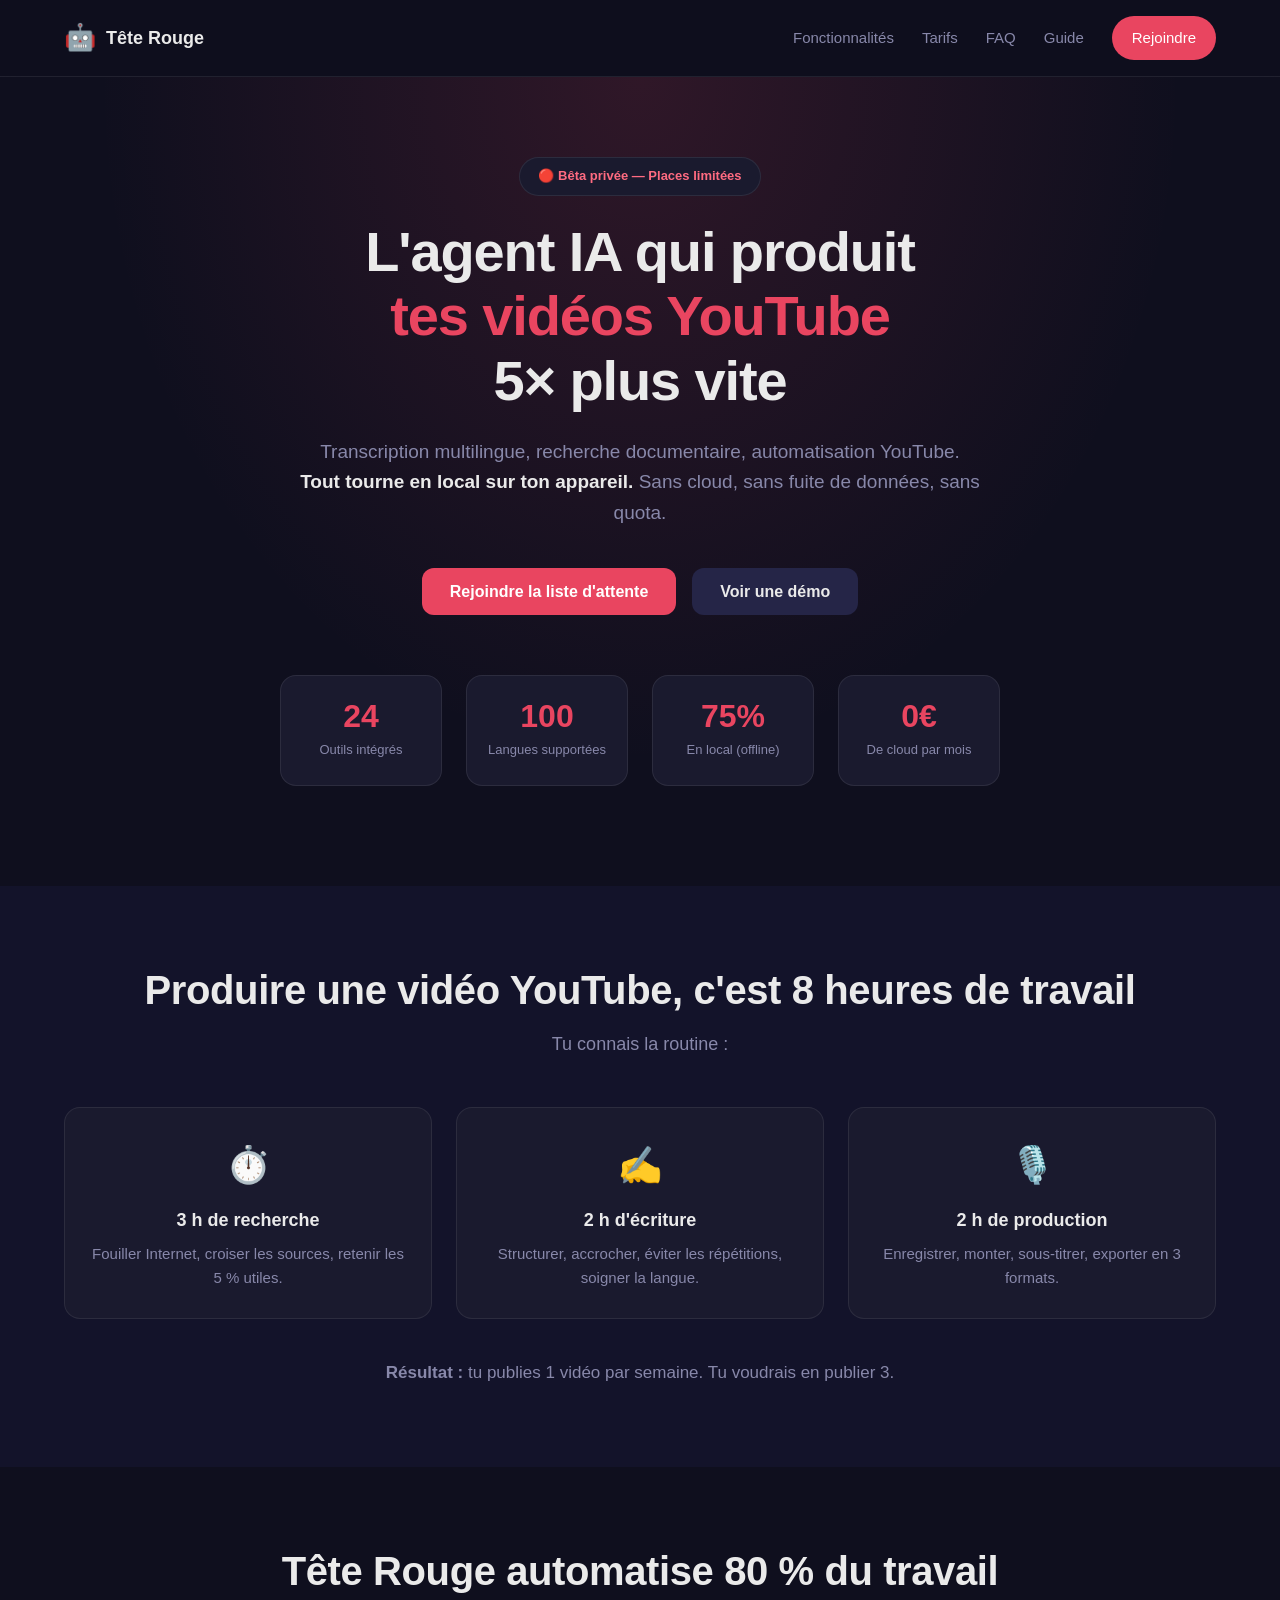
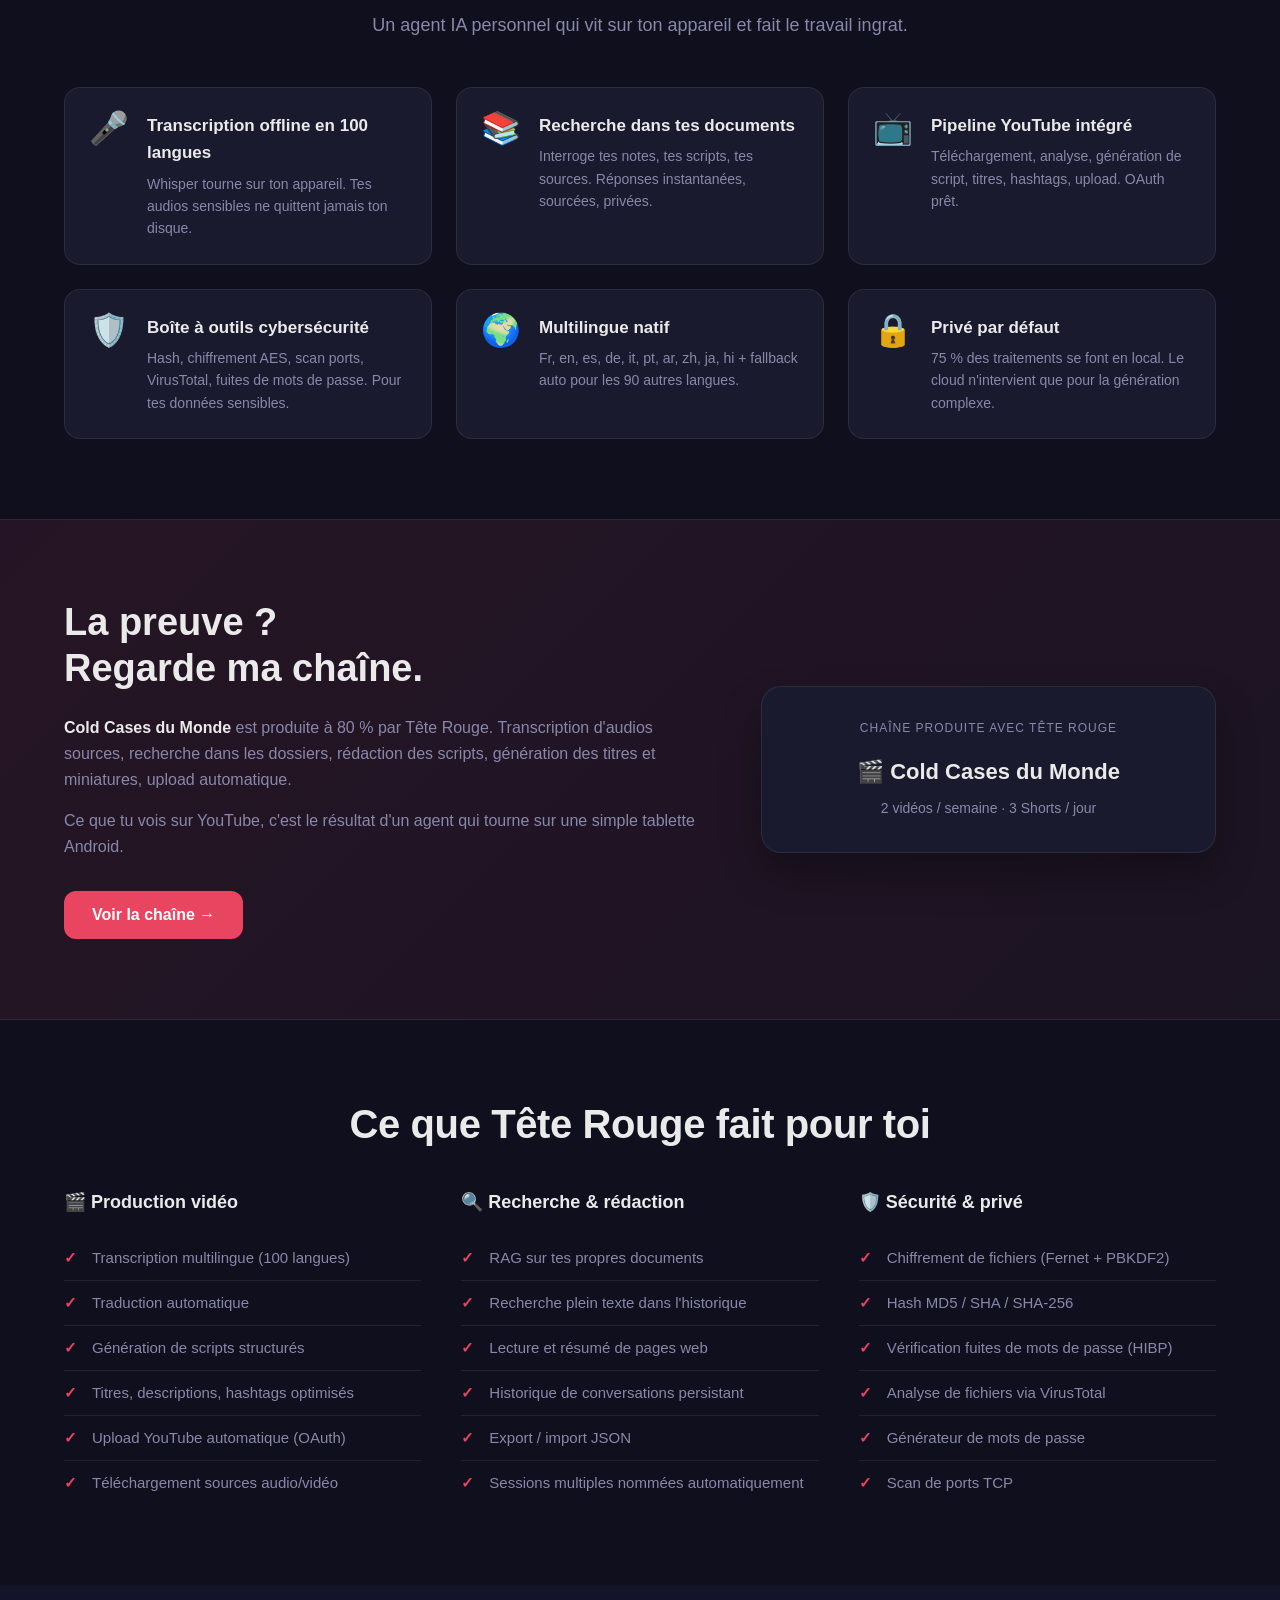
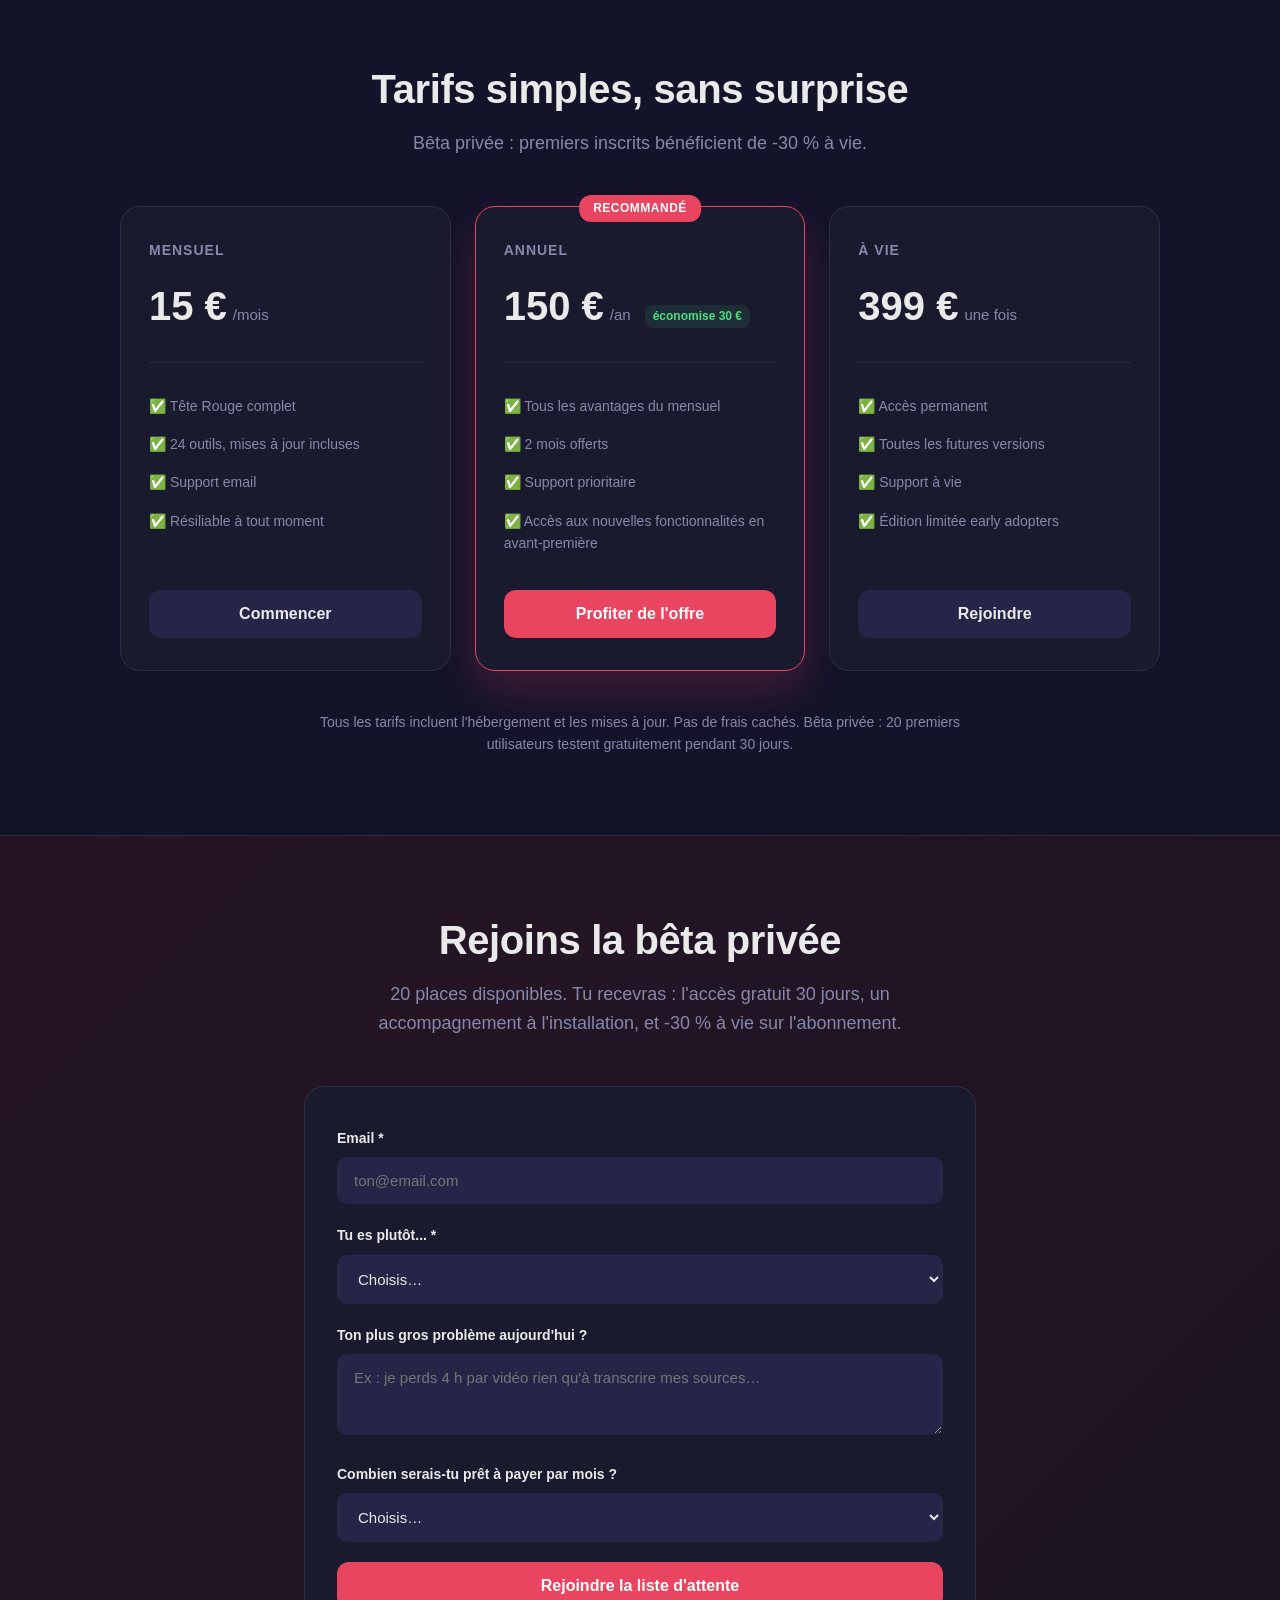
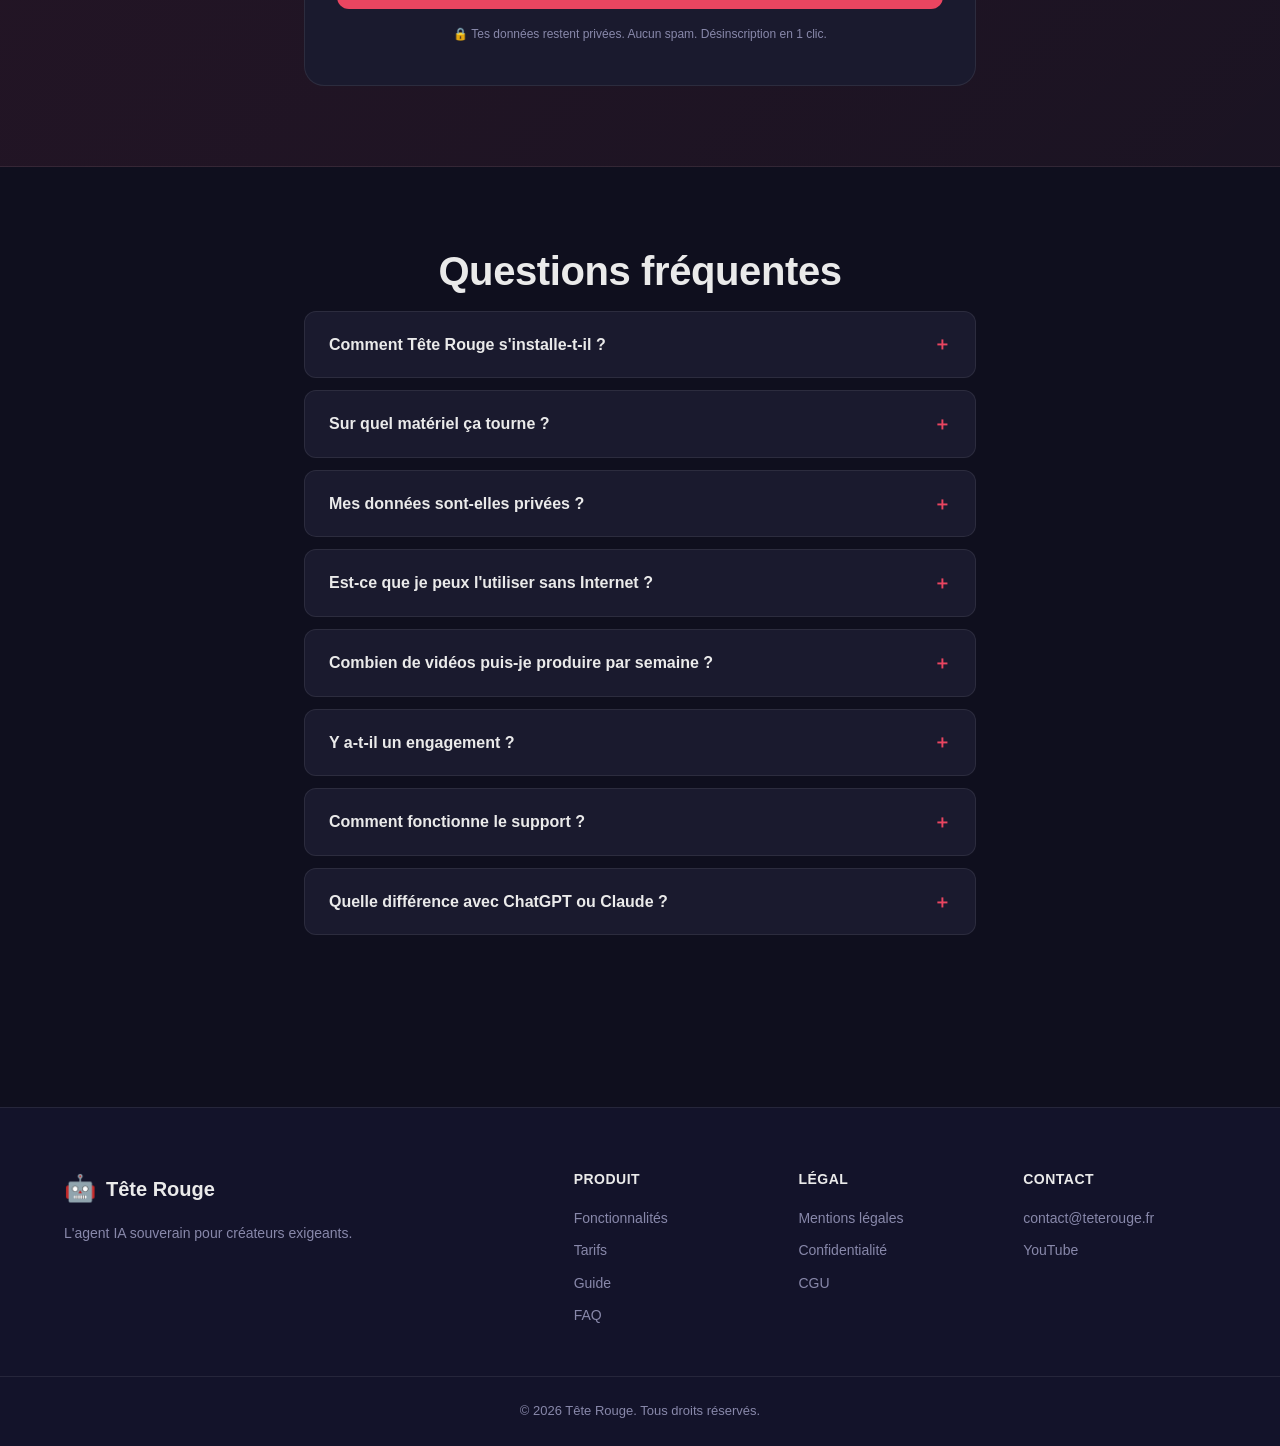
==== commit d512f914: "Ajout du lien Guide dans le menu et footer" ====
--- a/index.html
+++ b/index.html
@@ -28,6 +28,7 @@
       <a href="#features">Fonctionnalités</a>
       <a href="#pricing">Tarifs</a>
       <a href="#faq">FAQ</a>
+      <a href="guide.html">Guide</a>
       <a href="#waitlist" class="nav-cta">Rejoindre</a>
     </nav>
   </div>
@@ -288,7 +289,7 @@
       l'accès gratuit 30 jours, un accompagnement à l'installation, et -30 % à vie sur l'abonnement.
     </p>
 
-    <form class="waitlist-form" id="waitlist-form">
+    <form class="waitlist-form" id="waitlist-form" action="https://formspree.io/f/moejdkjd" method="POST">
       <div class="form-row">
         <label for="email">Email *</label>
         <input type="email" id="email" name="email" required placeholder="ton@email.com">
@@ -393,6 +394,7 @@
         <h4>Produit</h4>
         <a href="#features">Fonctionnalités</a>
         <a href="#pricing">Tarifs</a>
+        <a href="guide.html">Guide</a>
         <a href="#faq">FAQ</a>
       </div>
       <div class="footer-col">
